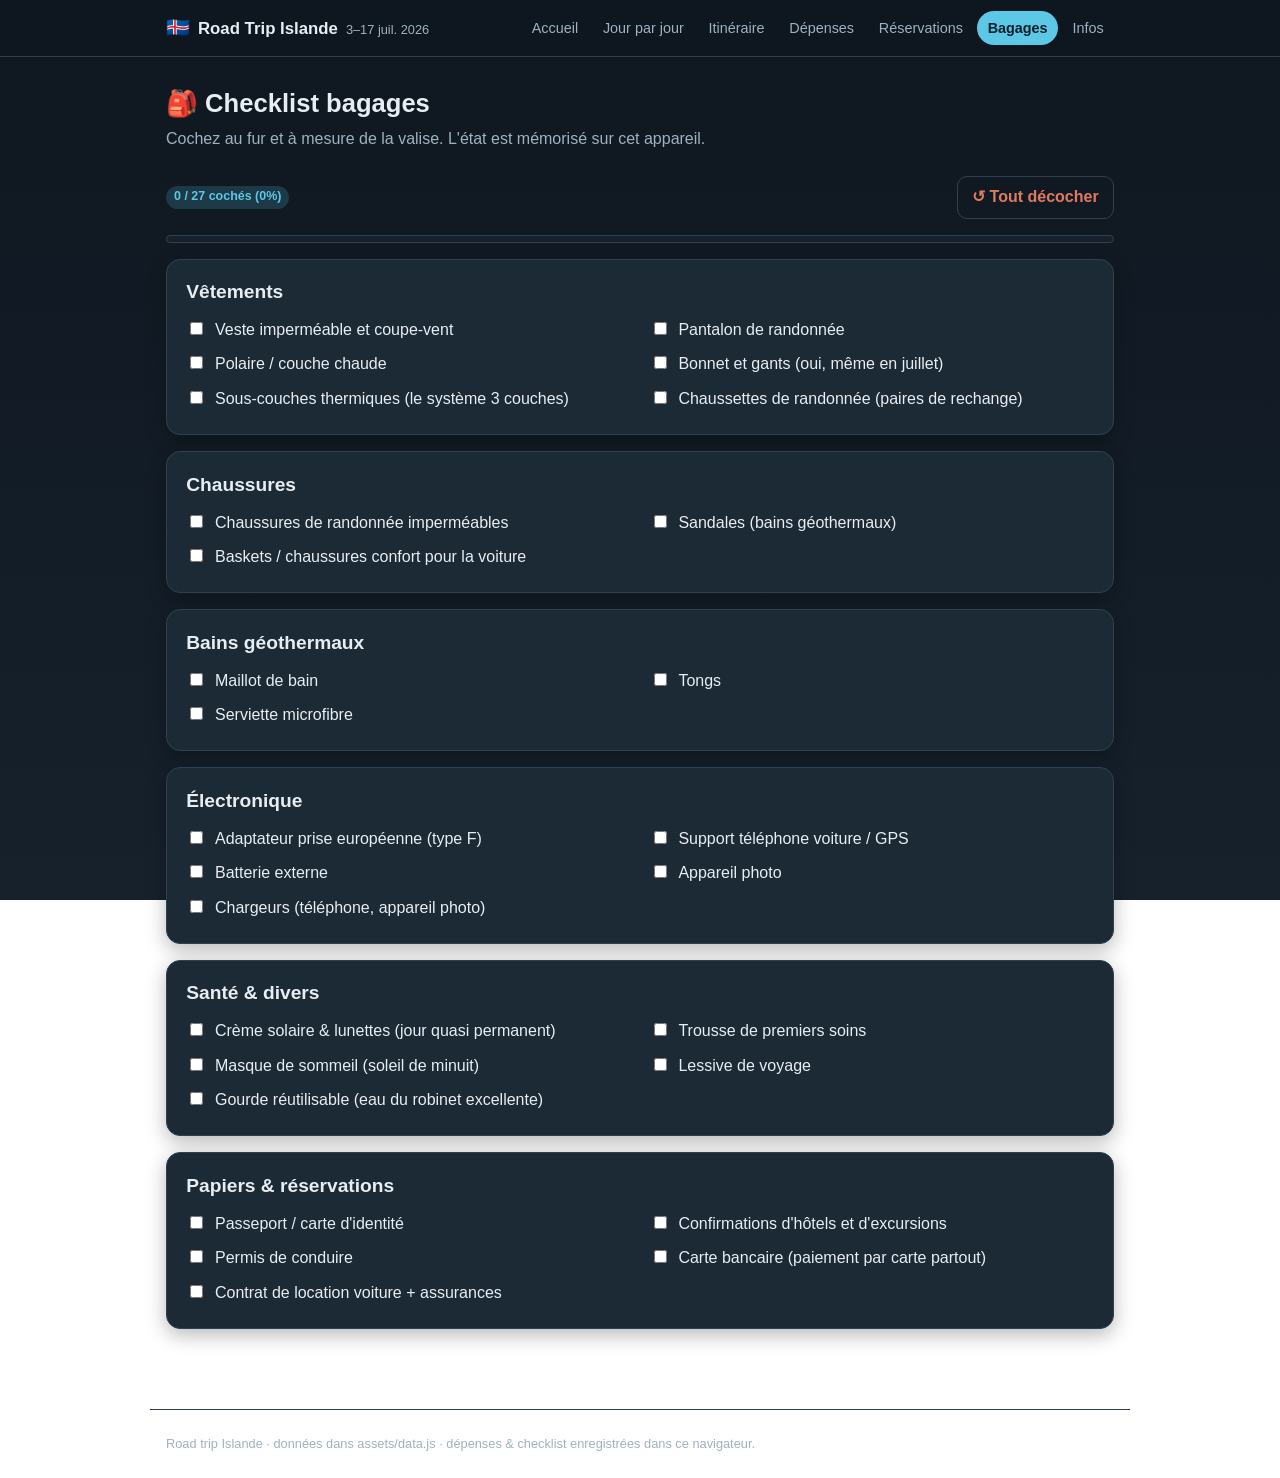
==== bagages.html @ 3b5ada96 "Site de planification du road trip Islande Co-Authored-By: Claude Opus 4.8 (1M context) <noreply@ant" ====
<!DOCTYPE html>
<html lang="fr">
<head>
  <meta charset="UTF-8">
  <meta name="viewport" content="width=device-width, initial-scale=1">
  <title>Bagages — Road Trip Islande</title>
  <link rel="stylesheet" href="assets/style.css">
  <link rel="icon" href="data:image/svg+xml,<svg xmlns='http://www.w3.org/2000/svg' viewBox='0 0 16 16'><text y='14' font-size='14'>🇮🇸</text></svg>">
</head>
<body data-page="bagages">
  <main>
    <h1 class="page-title">🎒 Checklist bagages</h1>
    <p class="page-sub">Cochez au fur et à mesure de la valise. L'état est mémorisé sur cet appareil.</p>

    <div class="toolbar">
      <span class="status resa" id="bag-count">…</span>
      <span class="spacer"></span>
      <button class="btn ghost danger" id="bag-reset">↺ Tout décocher</button>
    </div>
    <div class="progress"><span id="bag-bar"></span></div>

    <div id="bagages"></div>
  </main>
  <script src="assets/data.js"></script>
  <script src="assets/app.js"></script>
</body>
</html>
---- assets/style.css ----
/* ===========================================================
   style.css — styles partagés (mobile-first, 100% hors-ligne)
   Palette : bleus glacier / gris basalte / accent vert mousse
   =========================================================== */

:root {
  --bg:        #0f1720;   /* basalte profond */
  --bg-2:      #16212c;
  --card:      #1c2a36;
  --card-2:    #23323f;
  --border:    #2f4150;
  --text:      #e7eef3;
  --muted:     #9fb2bf;
  --glacier:   #5cc8e6;   /* bleu glacier */
  --glacier-2: #2a9bc0;
  --moss:      #7bc47f;   /* vert mousse (accent) */
  --moss-2:    #4ea857;
  --gold:      #e6b94f;
  --danger:    #e07a5f;
  --radius:    14px;
  --shadow:    0 6px 20px rgba(0,0,0,.28);
  --maxw:      980px;
}

* { box-sizing: border-box; }

html { scroll-behavior: smooth; }

body {
  margin: 0;
  font-family: -apple-system, BlinkMacSystemFont, "Segoe UI", Roboto, Helvetica, Arial, sans-serif;
  background: linear-gradient(180deg, var(--bg), var(--bg-2)) fixed;
  color: var(--text);
  line-height: 1.55;
  -webkit-font-smoothing: antialiased;
}

a { color: var(--glacier); }

/* ---------- En-tête + navigation ---------- */
.site-header {
  position: sticky; top: 0; z-index: 20;
  background: rgba(15,23,32,.92);
  backdrop-filter: blur(8px);
  border-bottom: 1px solid var(--border);
}
.site-header .inner {
  max-width: var(--maxw); margin: 0 auto; padding: .7rem 1rem;
  display: flex; align-items: center; gap: 1rem; flex-wrap: wrap;
}
.brand {
  display: flex; align-items: baseline; gap: .5rem;
  font-weight: 700; font-size: 1.05rem; text-decoration: none; color: var(--text);
}
.brand .flag { font-size: 1.2rem; }
.brand small { color: var(--muted); font-weight: 500; font-size: .8rem; }

nav.tabs {
  display: flex; gap: .25rem; flex-wrap: wrap; margin-left: auto;
}
nav.tabs a {
  color: var(--muted); text-decoration: none;
  padding: .35rem .65rem; border-radius: 999px; font-size: .9rem;
  white-space: nowrap; transition: background .15s, color .15s;
}
nav.tabs a:hover { color: var(--text); background: var(--card); }
nav.tabs a.active { color: #062029; background: var(--glacier); font-weight: 600; }

/* ---------- Layout ---------- */
main { max-width: var(--maxw); margin: 0 auto; padding: 1.5rem 1rem 4rem; }
.page-title { font-size: 1.6rem; margin: .2rem 0 .2rem; }
.page-sub { color: var(--muted); margin: 0 0 1.5rem; }

.card {
  background: var(--card); border: 1px solid var(--border);
  border-radius: var(--radius); padding: 1.1rem 1.2rem;
  box-shadow: var(--shadow); margin-bottom: 1rem;
}
.card h2 { margin: 0 0 .4rem; font-size: 1.2rem; }

/* ---------- Accueil ---------- */
.hero {
  background: linear-gradient(135deg, var(--glacier-2), #163b4a 60%, var(--bg));
  border: 1px solid var(--border); border-radius: var(--radius);
  padding: 1.6rem; box-shadow: var(--shadow); margin-bottom: 1.4rem;
}
.hero h1 { margin: 0 0 .3rem; font-size: 1.9rem; }
.hero p { margin: .2rem 0; color: #e9f6fb; }
.countdown { font-size: 1.05rem; margin-top: .8rem; }
.countdown b { color: var(--gold); font-size: 1.3rem; }

.tiles { display: grid; grid-template-columns: repeat(auto-fill, minmax(150px,1fr)); gap: .8rem; }
.tile {
  display: block; text-decoration: none; color: var(--text);
  background: var(--card); border: 1px solid var(--border); border-radius: var(--radius);
  padding: 1rem; transition: transform .12s, border-color .12s; box-shadow: var(--shadow);
}
.tile:hover { transform: translateY(-3px); border-color: var(--glacier); }
.tile .ico { font-size: 1.6rem; display: block; margin-bottom: .35rem; }
.tile .t { font-weight: 600; }
.tile .d { color: var(--muted); font-size: .85rem; }

.facts { display: grid; grid-template-columns: repeat(auto-fit, minmax(140px,1fr)); gap: .8rem; margin: 1rem 0; }
.fact { background: var(--card-2); border: 1px solid var(--border); border-radius: var(--radius); padding: .8rem 1rem; }
.fact .k { color: var(--muted); font-size: .8rem; }
.fact .v { font-weight: 700; font-size: 1.05rem; }

/* ---------- Jour par jour ---------- */
.day {
  background: var(--card); border: 1px solid var(--border); border-radius: var(--radius);
  box-shadow: var(--shadow); margin-bottom: 1.1rem; overflow: hidden; scroll-margin-top: 80px;
}
.day-head {
  display: flex; align-items: center; gap: .8rem; flex-wrap: wrap;
  padding: .9rem 1.1rem; background: var(--card-2); border-bottom: 1px solid var(--border);
}
.day-date {
  background: var(--glacier); color: #062029; font-weight: 700;
  border-radius: 10px; padding: .35rem .6rem; text-align: center; min-width: 64px; line-height: 1.1;
}
.day-date .d { font-size: 1.2rem; }
.day-date .m { font-size: .7rem; text-transform: uppercase; }
.day-titles { flex: 1 1 auto; min-width: 0; }
.day-titles h2 { margin: 0; font-size: 1.15rem; }
.day-titles .meta { color: var(--muted); font-size: .85rem; }
.day-tag { font-size: .75rem; color: var(--muted); border: 1px solid var(--border); border-radius: 999px; padding: .15rem .55rem; }

.day-body { padding: .6rem 1.1rem 1rem; }
.route-line { color: var(--moss); font-size: .9rem; margin: .3rem 0 .2rem; }
.route-line .km { color: var(--muted); }
.day-note { color: var(--muted); font-style: italic; font-size: .88rem; margin: .2rem 0 .6rem; }
.sleep { font-size: .85rem; color: var(--muted); }
.sleep b { color: var(--text); }

.acts { list-style: none; margin: .6rem 0 0; padding: 0; display: grid; gap: .55rem; }
.act { display: flex; gap: .6rem; align-items: flex-start; background: var(--card-2); border: 1px solid var(--border); border-radius: 10px; padding: .55rem .7rem; }
.act .em { font-size: 1.25rem; line-height: 1.4; }
.act .body { flex: 1 1 auto; min-width: 0; }
.act .name { font-weight: 600; }
.act .pill { font-size: .68rem; color: var(--muted); border: 1px solid var(--border); border-radius: 999px; padding: .05rem .45rem; margin-left: .4rem; white-space: nowrap; }
.act .desc { color: var(--muted); font-size: .87rem; margin-top: .15rem; }
.maps-btn {
  display: inline-flex; align-items: center; gap: .3rem; margin-top: .35rem;
  font-size: .8rem; text-decoration: none; color: var(--glacier);
  border: 1px solid var(--border); border-radius: 8px; padding: .2rem .5rem;
}
.maps-btn:hover { border-color: var(--glacier); }

/* ---------- Tableaux (itinéraire, dépenses, réservations) ---------- */
.table-wrap { overflow-x: auto; -webkit-overflow-scrolling: touch; }
table { width: 100%; border-collapse: collapse; font-size: .92rem; }
th, td { text-align: left; padding: .55rem .6rem; border-bottom: 1px solid var(--border); vertical-align: top; }
thead th { color: var(--muted); font-weight: 600; font-size: .8rem; text-transform: uppercase; letter-spacing: .03em; }
tbody tr:hover { background: var(--card-2); }
tfoot td { font-weight: 700; border-top: 2px solid var(--border); }
td.num, th.num { text-align: right; white-space: nowrap; }

/* champs éditables dans les tableaux */
input, select, textarea {
  font: inherit; color: var(--text); background: var(--bg-2);
  border: 1px solid var(--border); border-radius: 8px; padding: .35rem .5rem; width: 100%;
}
input:focus, select:focus, textarea:focus { outline: 2px solid var(--glacier); border-color: var(--glacier); }
select option { color: #000; }

.btn {
  display: inline-flex; align-items: center; gap: .4rem; cursor: pointer;
  font: inherit; font-weight: 600; border: 1px solid var(--border);
  background: var(--card-2); color: var(--text); border-radius: 10px; padding: .5rem .9rem;
  text-decoration: none;
}
.btn:hover { border-color: var(--glacier); }
.btn.primary { background: var(--glacier); color: #062029; border-color: var(--glacier); }
.btn.moss { background: var(--moss); color: #06210b; border-color: var(--moss); }
.btn.ghost { background: transparent; }
.btn.danger { color: var(--danger); }
.btn.sm { padding: .25rem .5rem; font-size: .8rem; }
.toolbar { display: flex; gap: .6rem; flex-wrap: wrap; margin-bottom: 1rem; align-items: center; }
.toolbar .spacer { flex: 1 1 auto; }

.icon-del { background: transparent; border: none; color: var(--danger); cursor: pointer; font-size: 1.1rem; padding: 0 .3rem; }

/* statuts réservations */
.status { display: inline-block; padding: .12rem .5rem; border-radius: 999px; font-size: .78rem; font-weight: 600; }
.status.todo  { background: rgba(224,122,95,.18);  color: #f0a48f; }
.status.resa  { background: rgba(92,200,230,.18);  color: var(--glacier); }
.status.paye  { background: rgba(123,196,127,.18); color: var(--moss); }

/* totaux dépenses */
.totaux { display: grid; grid-template-columns: repeat(auto-fit, minmax(150px,1fr)); gap: .7rem; margin-top: 1rem; }
.tot-card { background: var(--card-2); border: 1px solid var(--border); border-radius: var(--radius); padding: .8rem 1rem; }
.tot-card .k { color: var(--muted); font-size: .8rem; }
.tot-card .v { font-weight: 700; font-size: 1.15rem; }
.grand-total { background: linear-gradient(135deg, var(--glacier-2), #163b4a); color: #fff; }
.grand-total .v { color: var(--gold); font-size: 1.5rem; }

/* checklist bagages */
.check-cat { columns: 2; column-gap: 1.2rem; }
.check-item { break-inside: avoid; display: flex; gap: .55rem; align-items: flex-start; padding: .3rem 0; }
.check-item input { width: auto; margin-top: .25rem; }
.check-item.done label { text-decoration: line-through; color: var(--muted); }
.progress { height: 8px; background: var(--bg-2); border: 1px solid var(--border); border-radius: 999px; overflow: hidden; margin: .4rem 0 1rem; }
.progress > span { display: block; height: 100%; background: var(--moss); width: 0; transition: width .3s; }

/* infos pratiques */
.info-grid { display: grid; gap: 1rem; }
.info-grid ul { margin: .4rem 0 0; padding-left: 1.2rem; }
.info-grid li { margin: .25rem 0; }
.callout { border-left: 3px solid var(--gold); background: var(--card-2); padding: .6rem .9rem; border-radius: 0 10px 10px 0; }
.emergency { border-left-color: var(--danger); }

.muted { color: var(--muted); }
.region-chips { display: flex; flex-wrap: wrap; gap: .4rem; margin: .6rem 0; }
.chip { background: var(--card-2); border: 1px solid var(--border); border-radius: 999px; padding: .2rem .6rem; font-size: .82rem; color: var(--muted); }

footer.site-footer { max-width: var(--maxw); margin: 0 auto; padding: 1.5rem 1rem; color: var(--muted); font-size: .8rem; border-top: 1px solid var(--border); }

/* ---------- Mobile ---------- */
@media (max-width: 620px) {
  .check-cat { columns: 1; }
  nav.tabs { width: 100%; margin-left: 0; overflow-x: auto; }
  .hero h1 { font-size: 1.5rem; }
  .page-title { font-size: 1.35rem; }
}
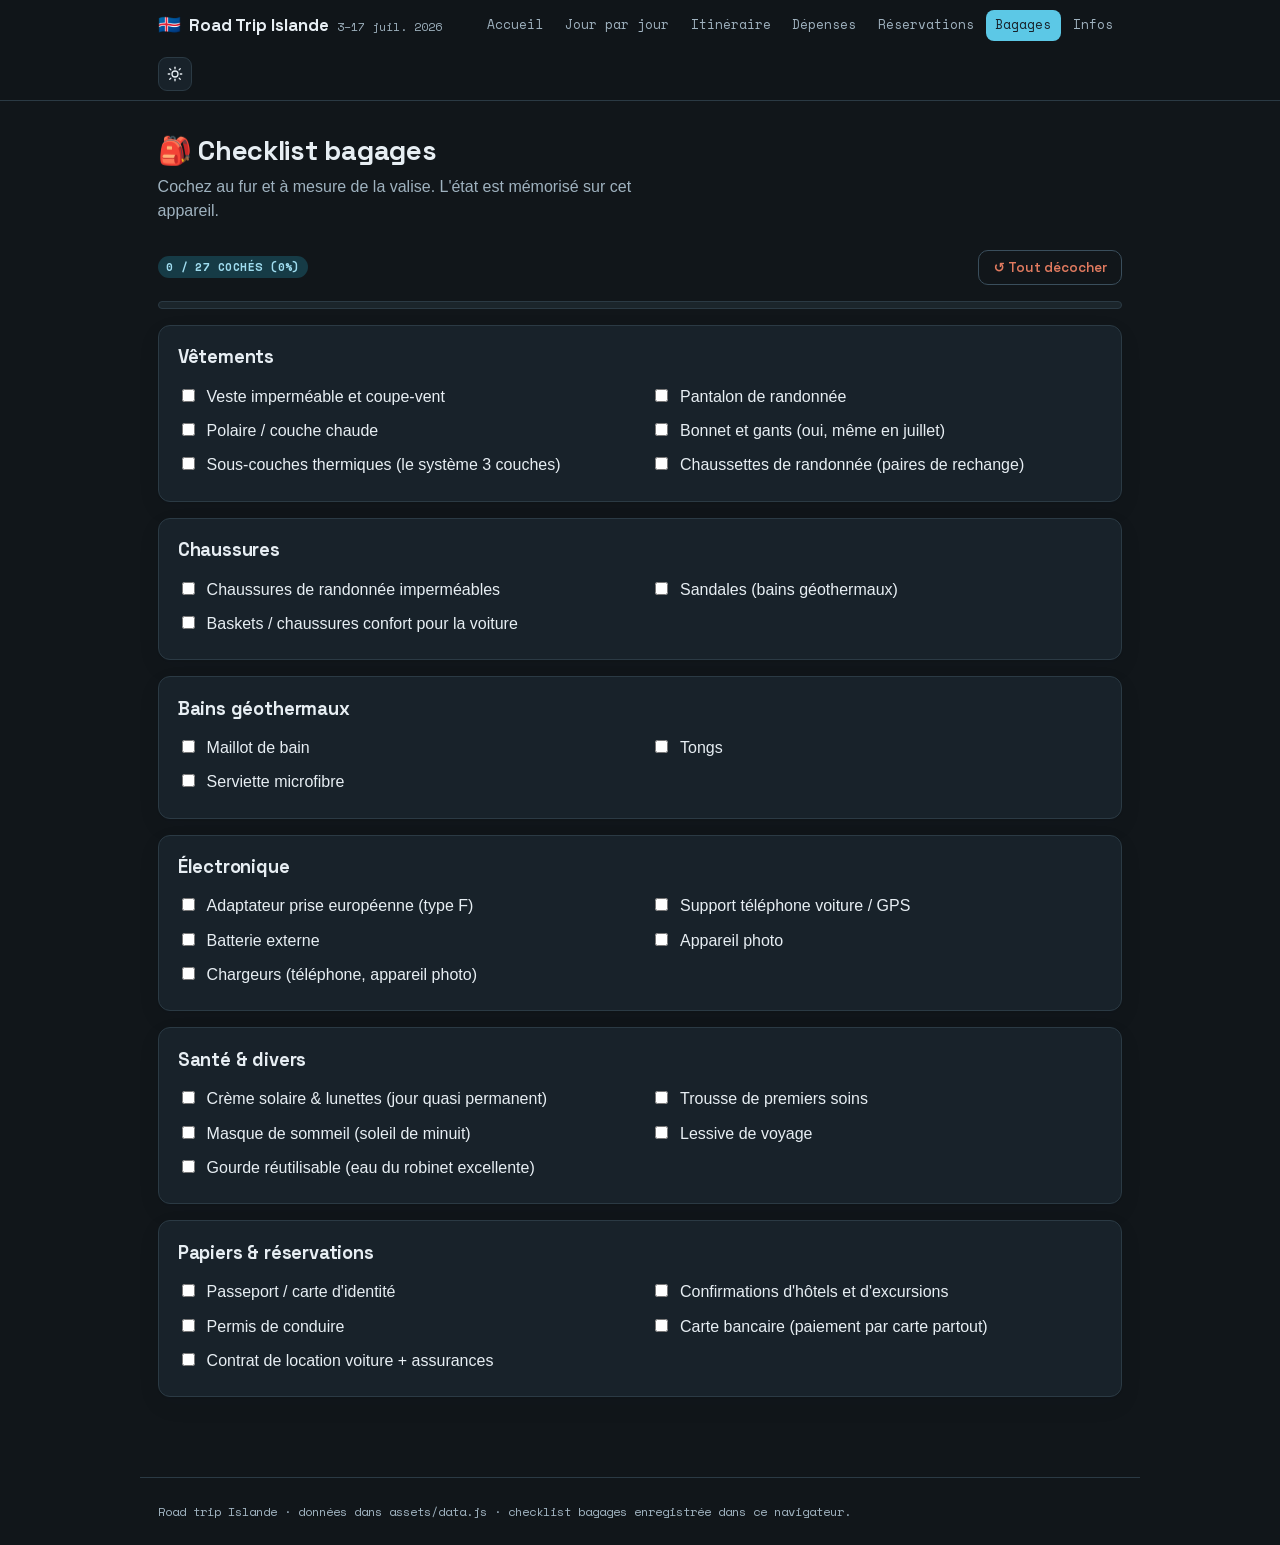
==== commit 3a7cdf36: "Thème sombre par défaut (data-theme=dark sur les pages), bascule clair conservée Co-Authored-By: Cla" ====
--- a/bagages.html
+++ b/bagages.html
@@ -1,5 +1,5 @@
 <!DOCTYPE html>
-<html lang="fr">
+<html lang="fr" data-theme="dark">
 <head>
   <meta charset="UTF-8">
   <meta name="viewport" content="width=device-width, initial-scale=1">
--- a/assets/style.css
+++ b/assets/style.css
@@ -1,224 +1,397 @@
 /* ===========================================================
-   style.css — styles partagés (mobile-first, 100% hors-ligne)
-   Palette : bleus glacier / gris basalte / accent vert mousse
+   style.css — Thème « Atlas Íslands » (clair, cartographique)
+   Polices auto-hébergées (offline). Palette : matériaux d'Islande.
    =========================================================== */
 
+@font-face {
+  font-family: "Space Grotesk";
+  src: url("fonts/space-grotesk.woff2") format("woff2");
+  font-weight: 300 700; font-style: normal; font-display: swap;
+}
+@font-face {
+  font-family: "Space Mono";
+  src: url("fonts/space-mono-400.woff2") format("woff2");
+  font-weight: 400; font-style: normal; font-display: swap;
+}
+@font-face {
+  font-family: "Space Mono";
+  src: url("fonts/space-mono-700.woff2") format("woff2");
+  font-weight: 700; font-style: normal; font-display: swap;
+}
+
 :root {
-  --bg:        #0f1720;   /* basalte profond */
-  --bg-2:      #16212c;
-  --card:      #1c2a36;
-  --card-2:    #23323f;
-  --border:    #2f4150;
-  --text:      #e7eef3;
-  --muted:     #9fb2bf;
-  --glacier:   #5cc8e6;   /* bleu glacier */
-  --glacier-2: #2a9bc0;
-  --moss:      #7bc47f;   /* vert mousse (accent) */
-  --moss-2:    #4ea857;
-  --gold:      #e6b94f;
-  --danger:    #e07a5f;
-  --radius:    14px;
-  --shadow:    0 6px 20px rgba(0,0,0,.28);
-  --maxw:      980px;
-}
+  /* Matériaux d'Islande */
+  --ice:      #eef1f0;   /* glace / papier (fond) */
+  --ice-2:    #e3e8e7;   /* panneau subtil */
+  --paper:    #f8faf9;   /* carte */
+  --ink:      #16191c;   /* basalte (encre) */
+  --muted:    #5b6a71;   /* gris basalte délavé */
+  --line:     #d2dbd9;   /* trait fin */
+  --line-2:   #c2cdcb;
+  --glacier:  #2f6e84;   /* bleu glaciaire (eau, tracé, primaire) */
+  --glacier-d:#22566a;
+  --moss:     #5e7444;   /* mousse (nature) */
+  --sulfur:   #e0922b;   /* soufre (accent, étape, aujourd'hui) */
+  --sulfur-s: #f4e3cb;   /* soufre très clair (fonds) */
+  --lava:     #b8432a;   /* lave (alertes rares) */
+
+  --font-display: "Space Grotesk", system-ui, sans-serif;
+  --font-body: -apple-system, BlinkMacSystemFont, "Segoe UI", Roboto, Helvetica, Arial, sans-serif;
+  --font-mono: "Space Mono", ui-monospace, "SFMono-Regular", Menlo, monospace;
+
+  --header-bg: rgba(238, 241, 240, .88);
+  --today-grad: linear-gradient(180deg, #ffffff, var(--paper));
+  --radius: 12px;
+  --radius-lg: 18px;
+  --shadow: 0 1px 2px rgba(22,25,28,.05), 0 8px 24px rgba(22,25,28,.06);
+  --maxw: 1000px;
+}
+
+/* ---------- Thème sombre (basalte) ---------- */
+html[data-theme="dark"] {
+  --ice:      #11161a;
+  --ice-2:    #1b252b;
+  --paper:    #18222a;
+  --ink:      #e7eef3;
+  --muted:    #9fb2bf;
+  --line:     #2b3a44;
+  --line-2:   #3a4e5c;
+  --glacier:  #5cc8e6;
+  --glacier-d:#8bd9ef;
+  --moss:     #88c98c;
+  --sulfur:   #ecb04a;
+  --sulfur-s: #3a2f18;
+  --lava:     #e07a5f;
+  --header-bg: rgba(17, 22, 26, .9);
+  --today-grad: linear-gradient(180deg, #20303a, var(--paper));
+}
+html[data-theme="dark"] input,
+html[data-theme="dark"] select,
+html[data-theme="dark"] textarea { background: #0f1519; }
+html[data-theme="dark"] .status.todo { background: #3a2f18; color: #f0c682; }
+html[data-theme="dark"] .status.resa { background: #163b46; color: #9fdcef; }
+html[data-theme="dark"] .status.paye { background: #1f3a23; color: #a6d8aa; }
+html[data-theme="dark"] .callout.emergency { background: #3a201a; }
 
 * { box-sizing: border-box; }
-
 html { scroll-behavior: smooth; }
 
 body {
   margin: 0;
-  font-family: -apple-system, BlinkMacSystemFont, "Segoe UI", Roboto, Helvetica, Arial, sans-serif;
-  background: linear-gradient(180deg, var(--bg), var(--bg-2)) fixed;
-  color: var(--text);
+  font-family: var(--font-body);
+  background: var(--ice);
+  color: var(--ink);
   line-height: 1.55;
   -webkit-font-smoothing: antialiased;
 }
 
+h1, h2, h3, .display { font-family: var(--font-display); letter-spacing: -0.01em; }
+
 a { color: var(--glacier); }
+
+/* mono utilitaire (dates, km, coordonnées, labels) */
+.mono, .eyebrow {
+  font-family: var(--font-mono);
+  font-variant-numeric: tabular-nums;
+}
+.eyebrow {
+  text-transform: uppercase;
+  letter-spacing: .14em;
+  font-size: .72rem;
+  color: var(--muted);
+}
 
 /* ---------- En-tête + navigation ---------- */
 .site-header {
-  position: sticky; top: 0; z-index: 20;
-  background: rgba(15,23,32,.92);
-  backdrop-filter: blur(8px);
-  border-bottom: 1px solid var(--border);
+  position: sticky; top: 0; z-index: 30;
+  background: var(--header-bg);
+  backdrop-filter: blur(10px);
+  border-bottom: 1px solid var(--line);
 }
 .site-header .inner {
-  max-width: var(--maxw); margin: 0 auto; padding: .7rem 1rem;
+  max-width: var(--maxw); margin: 0 auto; padding: .6rem 1.1rem;
   display: flex; align-items: center; gap: 1rem; flex-wrap: wrap;
 }
 .brand {
   display: flex; align-items: baseline; gap: .5rem;
-  font-weight: 700; font-size: 1.05rem; text-decoration: none; color: var(--text);
-}
-.brand .flag { font-size: 1.2rem; }
-.brand small { color: var(--muted); font-weight: 500; font-size: .8rem; }
-
-nav.tabs {
-  display: flex; gap: .25rem; flex-wrap: wrap; margin-left: auto;
-}
+  font-family: var(--font-display); font-weight: 700; font-size: 1.05rem;
+  text-decoration: none; color: var(--ink);
+}
+.brand .flag { font-size: 1.15rem; }
+.brand small { color: var(--muted); font-weight: 400; font-size: .72rem; font-family: var(--font-mono); }
+
+nav.tabs { display: flex; gap: .15rem; flex-wrap: wrap; margin-left: auto; }
 nav.tabs a {
   color: var(--muted); text-decoration: none;
-  padding: .35rem .65rem; border-radius: 999px; font-size: .9rem;
+  font-family: var(--font-mono); font-size: .8rem;
+  padding: .35rem .6rem; border-radius: 8px;
   white-space: nowrap; transition: background .15s, color .15s;
 }
-nav.tabs a:hover { color: var(--text); background: var(--card); }
-nav.tabs a.active { color: #062029; background: var(--glacier); font-weight: 600; }
+nav.tabs a:hover { color: var(--ink); background: var(--ice-2); }
+nav.tabs a.active { color: var(--paper); background: var(--glacier); }
 
 /* ---------- Layout ---------- */
-main { max-width: var(--maxw); margin: 0 auto; padding: 1.5rem 1rem 4rem; }
-.page-title { font-size: 1.6rem; margin: .2rem 0 .2rem; }
-.page-sub { color: var(--muted); margin: 0 0 1.5rem; }
+main { max-width: var(--maxw); margin: 0 auto; padding: 1.6rem 1.1rem 4rem; }
+.page-title { font-size: 1.7rem; margin: .2rem 0 .15rem; }
+.page-sub { color: var(--muted); margin: 0 0 1.6rem; max-width: 60ch; }
 
 .card {
-  background: var(--card); border: 1px solid var(--border);
+  background: var(--paper); border: 1px solid var(--line);
   border-radius: var(--radius); padding: 1.1rem 1.2rem;
   box-shadow: var(--shadow); margin-bottom: 1rem;
 }
-.card h2 { margin: 0 0 .4rem; font-size: 1.2rem; }
-
-/* ---------- Accueil ---------- */
+.card h2 { margin: 0 0 .5rem; font-size: 1.15rem; }
+
+/* ---------- Carte SVG (Atlas) ---------- */
+.carte { width: 100%; height: auto; display: block; }
+.carte .sil {
+  fill: var(--ice-2); stroke: var(--line-2); stroke-width: 1.5;
+}
+.carte .grid { stroke: var(--line); stroke-width: .6; opacity: .5; }
+.carte .route {
+  fill: none; stroke: var(--glacier); stroke-width: 3;
+  stroke-linecap: round; stroke-linejoin: round;
+  stroke-dasharray: var(--len, 4000); stroke-dashoffset: var(--len, 4000);
+  animation: draw 2.2s ease-out .2s forwards;
+}
+@keyframes draw { to { stroke-dashoffset: 0; } }
+.carte .stop { fill: var(--paper); stroke: var(--glacier); stroke-width: 2.5; }
+.carte .stop.air { stroke: var(--muted); }
+.carte .stop-n { font-family: var(--font-mono); font-size: 15px; font-weight: 700; fill: var(--glacier-d); text-anchor: middle; dominant-baseline: central; }
+.carte .stop-l { font-family: var(--font-mono); font-size: 14px; fill: var(--muted); }
+.carte .stop.here { fill: var(--sulfur); stroke: var(--sulfur); }
+.carte .stop.here ~ .stop-n { fill: #fff; }
+.carte .pulse { fill: var(--sulfur); opacity: .25; }
+
+/* mini-locator (carte-jour) */
+.loc { width: 88px; height: 56px; flex: 0 0 auto; }
+.loc .sil { fill: var(--ice-2); stroke: var(--line-2); stroke-width: 2; }
+.loc .here { fill: var(--sulfur); stroke: var(--sulfur); }
+.loc .route { fill: none; stroke: var(--line-2); stroke-width: 2; stroke-linejoin: round; stroke-linecap: round; }
+
+/* ---------- Hero (accueil) ---------- */
 .hero {
-  background: linear-gradient(135deg, var(--glacier-2), #163b4a 60%, var(--bg));
-  border: 1px solid var(--border); border-radius: var(--radius);
-  padding: 1.6rem; box-shadow: var(--shadow); margin-bottom: 1.4rem;
-}
-.hero h1 { margin: 0 0 .3rem; font-size: 1.9rem; }
-.hero p { margin: .2rem 0; color: #e9f6fb; }
-.countdown { font-size: 1.05rem; margin-top: .8rem; }
-.countdown b { color: var(--gold); font-size: 1.3rem; }
-
+  display: grid; grid-template-columns: 1.05fr .95fr; gap: 1.5rem; align-items: center;
+  background: var(--paper); border: 1px solid var(--line);
+  border-radius: var(--radius-lg); padding: 1.6rem 1.7rem; box-shadow: var(--shadow);
+  margin-bottom: 1.3rem;
+}
+.hero-h1 { font-size: clamp(1.9rem, 4.5vw, 2.9rem); line-height: 1.02; margin: .4rem 0 .5rem; }
+.hero-h1 em { font-style: normal; color: var(--glacier); }
+.hero-meta { display: flex; gap: 1.2rem; flex-wrap: wrap; margin: .9rem 0 .2rem; }
+.hero-meta .m { display: flex; flex-direction: column; }
+.hero-meta .m .v { font-family: var(--font-display); font-weight: 700; font-size: 1.25rem; }
+.hero-meta .m .k { font-family: var(--font-mono); font-size: .68rem; text-transform: uppercase; letter-spacing: .1em; color: var(--muted); }
+.hero-map { position: relative; }
+.map-legend { display: grid; grid-template-columns: 1fr 1fr; gap: .15rem .8rem; margin-top: .6rem; }
+.map-legend .leg-item { font-family: var(--font-mono); font-size: .72rem; color: var(--muted); }
+.map-legend .leg-item b { color: var(--glacier); display: inline-block; width: 1.1em; }
+
+/* ---------- Aujourd'hui / prochaine étape ---------- */
+.today {
+  border: 1px solid var(--glacier); border-left: 5px solid var(--sulfur);
+  background: var(--today-grad);
+  border-radius: var(--radius); padding: 1rem 1.2rem; box-shadow: var(--shadow); margin-bottom: 1.3rem;
+}
+.today .lead { display: flex; align-items: center; gap: .6rem; flex-wrap: wrap; }
+.today .badge {
+  font-family: var(--font-mono); font-size: .72rem; text-transform: uppercase; letter-spacing: .1em;
+  background: var(--sulfur); color: #3a2400; padding: .2rem .55rem; border-radius: 999px; font-weight: 700;
+}
+.today h2 { margin: .5rem 0 .2rem; font-size: 1.4rem; }
+.today .day-route { color: var(--moss); font-family: var(--font-mono); font-size: .85rem; }
+.today .acts-mini { display: flex; flex-wrap: wrap; gap: .4rem; margin-top: .7rem; }
+.today .acts-mini span { font-size: .82rem; background: var(--ice-2); border: 1px solid var(--line); border-radius: 999px; padding: .2rem .6rem; }
+.today .next { margin-top: .7rem; font-size: .85rem; color: var(--muted); }
+
+/* ---------- Faits clés ---------- */
+.facts { display: grid; grid-template-columns: repeat(auto-fit, minmax(120px,1fr)); gap: .7rem; margin: 1rem 0; }
+.fact { background: var(--paper); border: 1px solid var(--line); border-radius: var(--radius); padding: .7rem .9rem; }
+.fact .k { font-family: var(--font-mono); color: var(--muted); font-size: .68rem; text-transform: uppercase; letter-spacing: .08em; }
+.fact .v { font-family: var(--font-display); font-weight: 700; font-size: 1.1rem; }
+
+/* ---------- Tuiles ---------- */
 .tiles { display: grid; grid-template-columns: repeat(auto-fill, minmax(150px,1fr)); gap: .8rem; }
 .tile {
-  display: block; text-decoration: none; color: var(--text);
-  background: var(--card); border: 1px solid var(--border); border-radius: var(--radius);
-  padding: 1rem; transition: transform .12s, border-color .12s; box-shadow: var(--shadow);
-}
-.tile:hover { transform: translateY(-3px); border-color: var(--glacier); }
-.tile .ico { font-size: 1.6rem; display: block; margin-bottom: .35rem; }
-.tile .t { font-weight: 600; }
-.tile .d { color: var(--muted); font-size: .85rem; }
-
-.facts { display: grid; grid-template-columns: repeat(auto-fit, minmax(140px,1fr)); gap: .8rem; margin: 1rem 0; }
-.fact { background: var(--card-2); border: 1px solid var(--border); border-radius: var(--radius); padding: .8rem 1rem; }
-.fact .k { color: var(--muted); font-size: .8rem; }
-.fact .v { font-weight: 700; font-size: 1.05rem; }
-
-/* ---------- Jour par jour ---------- */
+  display: block; text-decoration: none; color: var(--ink);
+  background: var(--paper); border: 1px solid var(--line); border-radius: var(--radius);
+  padding: 1rem; transition: transform .12s, border-color .12s, box-shadow .12s;
+}
+.tile:hover { transform: translateY(-3px); border-color: var(--glacier); box-shadow: var(--shadow); }
+.tile .ico { display: block; margin-bottom: .45rem; color: var(--glacier); }
+.tile .t { display: block; font-family: var(--font-display); font-weight: 600; margin-bottom: .15rem; }
+.tile .d { display: block; color: var(--muted); font-size: .84rem; line-height: 1.35; }
+
+/* ---------- Jour par jour : épine de route ---------- */
+.route-spine { position: relative; margin-left: 8px; }
+.route-spine::before {
+  content: ""; position: absolute; left: 13px; top: 14px; bottom: 14px;
+  width: 2px; background: repeating-linear-gradient(var(--line-2) 0 8px, transparent 8px 14px);
+}
 .day {
-  background: var(--card); border: 1px solid var(--border); border-radius: var(--radius);
-  box-shadow: var(--shadow); margin-bottom: 1.1rem; overflow: hidden; scroll-margin-top: 80px;
-}
-.day-head {
-  display: flex; align-items: center; gap: .8rem; flex-wrap: wrap;
-  padding: .9rem 1.1rem; background: var(--card-2); border-bottom: 1px solid var(--border);
-}
+  position: relative; margin-left: 40px;
+  background: var(--paper); border: 1px solid var(--line); border-radius: var(--radius);
+  box-shadow: var(--shadow); margin-bottom: 0; overflow: hidden; scroll-margin-top: 80px;
+}
+.day::before {
+  content: ""; position: absolute; left: -33px; top: 22px;
+  width: 14px; height: 14px; border-radius: 50%;
+  background: var(--paper); border: 3px solid var(--glacier); z-index: 1;
+}
+.day.is-today::before { background: var(--sulfur); border-color: var(--sulfur); box-shadow: 0 0 0 4px var(--sulfur-s); }
+.leg {
+  margin-left: 40px; padding: .35rem 0 .35rem 14px; position: relative;
+  font-family: var(--font-mono); font-size: .72rem; color: var(--muted);
+}
+.leg::before { content: "↓"; margin-right: .5rem; color: var(--glacier); }
+
+.day-head { display: flex; align-items: center; gap: .8rem; flex-wrap: wrap; padding: .85rem 1.1rem; border-bottom: 1px solid var(--line); }
 .day-date {
-  background: var(--glacier); color: #062029; font-weight: 700;
-  border-radius: 10px; padding: .35rem .6rem; text-align: center; min-width: 64px; line-height: 1.1;
-}
-.day-date .d { font-size: 1.2rem; }
-.day-date .m { font-size: .7rem; text-transform: uppercase; }
-.day-titles { flex: 1 1 auto; min-width: 0; }
-.day-titles h2 { margin: 0; font-size: 1.15rem; }
-.day-titles .meta { color: var(--muted); font-size: .85rem; }
-.day-tag { font-size: .75rem; color: var(--muted); border: 1px solid var(--border); border-radius: 999px; padding: .15rem .55rem; }
-
-.day-body { padding: .6rem 1.1rem 1rem; }
-.route-line { color: var(--moss); font-size: .9rem; margin: .3rem 0 .2rem; }
+  font-family: var(--font-mono); background: var(--glacier); color: var(--paper);
+  border-radius: 9px; padding: .3rem .55rem; text-align: center; min-width: 58px; line-height: 1.05;
+}
+.day.is-today .day-date { background: var(--sulfur); color: #3a2400; }
+.day-date .d { font-size: 1.2rem; font-weight: 700; }
+.day-date .m { font-size: .62rem; text-transform: uppercase; }
+.day-titles { flex: 1 1 200px; min-width: 0; }
+.day-titles h2 { margin: 0; font-size: 1.12rem; }
+.day-titles .meta { color: var(--muted); font-family: var(--font-mono); font-size: .76rem; }
+.day-tag { font-family: var(--font-mono); font-size: .68rem; color: var(--muted); border: 1px solid var(--line); border-radius: 999px; padding: .15rem .55rem; }
+.day-head { cursor: pointer; user-select: none; }
+.day-chevron { color: var(--muted); display: inline-flex; transition: transform .2s; flex: 0 0 auto; }
+.day-head:hover .day-chevron { color: var(--glacier); }
+.day.collapsed .day-chevron { transform: rotate(-90deg); }
+.day.collapsed .day-body { display: none; }
+.day.collapsed .day-head { border-bottom: none; }
+
+.day-body { padding: .7rem 1.1rem 1rem; }
+.route-line { font-family: var(--font-mono); color: var(--moss); font-size: .82rem; margin: .25rem 0 .35rem; display: flex; align-items: center; gap: .5rem; flex-wrap: wrap; }
 .route-line .km { color: var(--muted); }
-.day-note { color: var(--muted); font-style: italic; font-size: .88rem; margin: .2rem 0 .6rem; }
+.day-note { color: var(--muted); font-style: italic; font-size: .88rem; margin: .25rem 0 .6rem; }
 .sleep { font-size: .85rem; color: var(--muted); }
-.sleep b { color: var(--text); }
-
-.acts { list-style: none; margin: .6rem 0 0; padding: 0; display: grid; gap: .55rem; }
-.act { display: flex; gap: .6rem; align-items: flex-start; background: var(--card-2); border: 1px solid var(--border); border-radius: 10px; padding: .55rem .7rem; }
-.act .em { font-size: 1.25rem; line-height: 1.4; }
+.sleep b { color: var(--ink); font-weight: 600; }
+
+.acts { list-style: none; margin: .7rem 0 0; padding: 0; display: grid; gap: .5rem; }
+.act { display: flex; gap: .65rem; align-items: flex-start; background: var(--ice); border: 1px solid var(--line); border-radius: 10px; padding: .55rem .7rem; }
+.act .ic { flex: 0 0 auto; color: var(--glacier); margin-top: 2px; }
 .act .body { flex: 1 1 auto; min-width: 0; }
-.act .name { font-weight: 600; }
-.act .pill { font-size: .68rem; color: var(--muted); border: 1px solid var(--border); border-radius: 999px; padding: .05rem .45rem; margin-left: .4rem; white-space: nowrap; }
+.act .name { font-family: var(--font-display); font-weight: 600; }
+.act .pill { font-family: var(--font-mono); font-size: .64rem; text-transform: uppercase; letter-spacing: .05em; color: var(--muted); border: 1px solid var(--line); border-radius: 999px; padding: .05rem .45rem; margin-left: .45rem; white-space: nowrap; }
 .act .desc { color: var(--muted); font-size: .87rem; margin-top: .15rem; }
+
 .maps-btn {
-  display: inline-flex; align-items: center; gap: .3rem; margin-top: .35rem;
-  font-size: .8rem; text-decoration: none; color: var(--glacier);
-  border: 1px solid var(--border); border-radius: 8px; padding: .2rem .5rem;
+  display: inline-flex; align-items: center; gap: .3rem; margin-top: .4rem;
+  font-family: var(--font-mono); font-size: .76rem; text-decoration: none; color: var(--glacier);
+  border: 1px solid var(--line); border-radius: 8px; padding: .2rem .5rem; transition: border-color .15s;
 }
 .maps-btn:hover { border-color: var(--glacier); }
 
-/* ---------- Tableaux (itinéraire, dépenses, réservations) ---------- */
-.table-wrap { overflow-x: auto; -webkit-overflow-scrolling: touch; }
-table { width: 100%; border-collapse: collapse; font-size: .92rem; }
-th, td { text-align: left; padding: .55rem .6rem; border-bottom: 1px solid var(--border); vertical-align: top; }
-thead th { color: var(--muted); font-weight: 600; font-size: .8rem; text-transform: uppercase; letter-spacing: .03em; }
-tbody tr:hover { background: var(--card-2); }
-tfoot td { font-weight: 700; border-top: 2px solid var(--border); }
-td.num, th.num { text-align: right; white-space: nowrap; }
-
-/* champs éditables dans les tableaux */
+.day-nav { display: flex; flex-wrap: wrap; gap: .35rem; margin-bottom: 1.2rem; }
+
+/* ---------- Tableaux ---------- */
+.table-wrap { overflow-x: auto; -webkit-overflow-scrolling: touch; border: 1px solid var(--line); border-radius: var(--radius); }
+table { width: 100%; border-collapse: collapse; font-size: .92rem; background: var(--paper); }
+th, td { text-align: left; padding: .55rem .65rem; border-bottom: 1px solid var(--line); vertical-align: top; }
+thead th { font-family: var(--font-mono); color: var(--muted); font-weight: 700; font-size: .68rem; text-transform: uppercase; letter-spacing: .06em; background: var(--ice); }
+tbody tr:hover { background: var(--ice); }
+tfoot td { font-family: var(--font-display); font-weight: 700; border-top: 2px solid var(--line-2); }
+td.num, th.num { text-align: right; white-space: nowrap; font-variant-numeric: tabular-nums; }
+
 input, select, textarea {
-  font: inherit; color: var(--text); background: var(--bg-2);
-  border: 1px solid var(--border); border-radius: 8px; padding: .35rem .5rem; width: 100%;
-}
-input:focus, select:focus, textarea:focus { outline: 2px solid var(--glacier); border-color: var(--glacier); }
-select option { color: #000; }
+  font: inherit; color: var(--ink); background: #fff;
+  border: 1px solid var(--line-2); border-radius: 8px; padding: .35rem .5rem; width: 100%;
+}
+input:focus, select:focus, textarea:focus { outline: 2px solid var(--glacier); outline-offset: 1px; border-color: var(--glacier); }
 
 .btn {
   display: inline-flex; align-items: center; gap: .4rem; cursor: pointer;
-  font: inherit; font-weight: 600; border: 1px solid var(--border);
-  background: var(--card-2); color: var(--text); border-radius: 10px; padding: .5rem .9rem;
-  text-decoration: none;
+  font-family: var(--font-display); font-weight: 600; border: 1px solid var(--line-2);
+  background: var(--paper); color: var(--ink); border-radius: 10px; padding: .5rem .9rem; text-decoration: none;
+  transition: border-color .15s, background .15s;
 }
 .btn:hover { border-color: var(--glacier); }
-.btn.primary { background: var(--glacier); color: #062029; border-color: var(--glacier); }
-.btn.moss { background: var(--moss); color: #06210b; border-color: var(--moss); }
+.btn.primary { background: var(--glacier); color: var(--paper); border-color: var(--glacier); }
+.btn.primary:hover { background: var(--glacier-d); }
 .btn.ghost { background: transparent; }
-.btn.danger { color: var(--danger); }
+.btn.danger { color: var(--lava); }
 .btn.sm { padding: .25rem .5rem; font-size: .8rem; }
 .toolbar { display: flex; gap: .6rem; flex-wrap: wrap; margin-bottom: 1rem; align-items: center; }
 .toolbar .spacer { flex: 1 1 auto; }
 
-.icon-del { background: transparent; border: none; color: var(--danger); cursor: pointer; font-size: 1.1rem; padding: 0 .3rem; }
+.icon-del { background: transparent; border: none; color: var(--lava); cursor: pointer; font-size: 1.05rem; padding: 0 .3rem; line-height: 1; width: auto; }
 
 /* statuts réservations */
-.status { display: inline-block; padding: .12rem .5rem; border-radius: 999px; font-size: .78rem; font-weight: 600; }
-.status.todo  { background: rgba(224,122,95,.18);  color: #f0a48f; }
-.status.resa  { background: rgba(92,200,230,.18);  color: var(--glacier); }
-.status.paye  { background: rgba(123,196,127,.18); color: var(--moss); }
-
-/* totaux dépenses */
+.status { display: inline-block; font-family: var(--font-mono); padding: .12rem .5rem; border-radius: 999px; font-size: .72rem; font-weight: 700; text-transform: uppercase; letter-spacing: .04em; }
+.status.todo  { background: var(--sulfur-s); color: #8a5a12; }
+.status.resa  { background: #d7e7ec; color: var(--glacier-d); }
+.status.paye  { background: #dde9d4; color: #3f5a2c; }
+select.status { width: auto; border: 1px solid var(--line-2); }
+
+/* ---------- Totaux & graphe dépenses ---------- */
 .totaux { display: grid; grid-template-columns: repeat(auto-fit, minmax(150px,1fr)); gap: .7rem; margin-top: 1rem; }
-.tot-card { background: var(--card-2); border: 1px solid var(--border); border-radius: var(--radius); padding: .8rem 1rem; }
-.tot-card .k { color: var(--muted); font-size: .8rem; }
-.tot-card .v { font-weight: 700; font-size: 1.15rem; }
-.grand-total { background: linear-gradient(135deg, var(--glacier-2), #163b4a); color: #fff; }
-.grand-total .v { color: var(--gold); font-size: 1.5rem; }
-
-/* checklist bagages */
-.check-cat { columns: 2; column-gap: 1.2rem; }
+.tot-card { background: var(--paper); border: 1px solid var(--line); border-radius: var(--radius); padding: .75rem 1rem; }
+.tot-card .k { font-family: var(--font-mono); color: var(--muted); font-size: .68rem; text-transform: uppercase; letter-spacing: .06em; }
+.tot-card .v { font-family: var(--font-display); font-weight: 700; font-size: 1.15rem; }
+.grand-total { background: var(--glacier); border-color: var(--glacier); color: var(--paper); }
+.grand-total .k { color: #cfe6ee; }
+.grand-total .v { font-size: 1.5rem; }
+
+.exp-chart { margin-bottom: 1rem; }
+.donut-wrap { display: flex; gap: 1.6rem; align-items: center; flex-wrap: wrap; }
+.donut { flex: 0 0 auto; }
+.donut-c1 { font-family: var(--font-display); font-weight: 700; font-size: 15px; fill: var(--ink); text-anchor: middle; }
+.donut-c2 { font-family: var(--font-mono); font-size: 8px; fill: var(--muted); text-anchor: middle; text-transform: uppercase; letter-spacing: .14em; }
+.donut-legend { display: grid; gap: .45rem; flex: 1 1 240px; min-width: 220px; }
+.dl-row { display: grid; grid-template-columns: 14px 1fr auto 3.4em; gap: .6rem; align-items: center; font-size: .9rem; }
+.dl-row .dot { width: 12px; height: 12px; border-radius: 3px; }
+.dl-cat { color: var(--ink); }
+.dl-amt { font-family: var(--font-mono); font-size: .84rem; }
+.dl-pct { font-family: var(--font-mono); font-size: .84rem; color: var(--muted); text-align: right; }
+.tag-cat { font-family: var(--font-mono); font-size: .7rem; color: var(--muted); border: 1px solid var(--line); border-radius: 999px; padding: .06rem .5rem; white-space: nowrap; }
+
+/* bouton thème clair/sombre */
+.theme-toggle { display: inline-flex; align-items: center; justify-content: center; width: 34px; height: 34px; border: 1px solid var(--line); background: var(--paper); color: var(--ink); border-radius: 9px; cursor: pointer; flex: 0 0 auto; }
+.theme-toggle:hover { border-color: var(--glacier); color: var(--glacier); }
+
+/* ---------- Checklist ---------- */
+.check-cat { columns: 2; column-gap: 1.4rem; }
 .check-item { break-inside: avoid; display: flex; gap: .55rem; align-items: flex-start; padding: .3rem 0; }
-.check-item input { width: auto; margin-top: .25rem; }
+.check-item input { width: auto; margin-top: .25rem; accent-color: var(--moss); }
 .check-item.done label { text-decoration: line-through; color: var(--muted); }
-.progress { height: 8px; background: var(--bg-2); border: 1px solid var(--border); border-radius: 999px; overflow: hidden; margin: .4rem 0 1rem; }
+.progress { height: 8px; background: var(--ice-2); border: 1px solid var(--line); border-radius: 999px; overflow: hidden; margin: .4rem 0 1rem; }
 .progress > span { display: block; height: 100%; background: var(--moss); width: 0; transition: width .3s; }
 
-/* infos pratiques */
+/* ---------- Infos pratiques ---------- */
 .info-grid { display: grid; gap: 1rem; }
 .info-grid ul { margin: .4rem 0 0; padding-left: 1.2rem; }
 .info-grid li { margin: .25rem 0; }
-.callout { border-left: 3px solid var(--gold); background: var(--card-2); padding: .6rem .9rem; border-radius: 0 10px 10px 0; }
-.emergency { border-left-color: var(--danger); }
+.callout { border-left: 3px solid var(--sulfur); background: var(--sulfur-s); padding: .6rem .9rem; border-radius: 0 10px 10px 0; }
+.callout.emergency { border-left-color: var(--lava); background: #f6e0db; }
 
 .muted { color: var(--muted); }
 .region-chips { display: flex; flex-wrap: wrap; gap: .4rem; margin: .6rem 0; }
-.chip { background: var(--card-2); border: 1px solid var(--border); border-radius: 999px; padding: .2rem .6rem; font-size: .82rem; color: var(--muted); }
-
-footer.site-footer { max-width: var(--maxw); margin: 0 auto; padding: 1.5rem 1rem; color: var(--muted); font-size: .8rem; border-top: 1px solid var(--border); }
+.chip { font-family: var(--font-mono); background: var(--paper); border: 1px solid var(--line); border-radius: 999px; padding: .2rem .6rem; font-size: .76rem; color: var(--muted); text-decoration: none; }
+a.chip:hover { border-color: var(--glacier); color: var(--glacier); }
+
+footer.site-footer { max-width: var(--maxw); margin: 0 auto; padding: 1.5rem 1.1rem; color: var(--muted); font-family: var(--font-mono); font-size: .76rem; border-top: 1px solid var(--line); }
+
+/* ---------- Accessibilité / polish ---------- */
+:focus-visible { outline: 2px solid var(--sulfur); outline-offset: 2px; border-radius: 4px; }
+.btn:focus-visible, .tile:focus-visible, nav.tabs a:focus-visible { outline: 2px solid var(--sulfur); outline-offset: 2px; }
+
+@media (prefers-reduced-motion: reduce) {
+  * { animation-duration: .001ms !important; animation-iteration-count: 1 !important; transition-duration: .001ms !important; scroll-behavior: auto; }
+  .carte .route { stroke-dashoffset: 0; }
+}
 
 /* ---------- Mobile ---------- */
-@media (max-width: 620px) {
+@media (max-width: 720px) {
+  .hero { grid-template-columns: 1fr; }
+  .hero-map { order: -1; }
+}
+@media (max-width: 560px) {
   .check-cat { columns: 1; }
   nav.tabs { width: 100%; margin-left: 0; overflow-x: auto; }
-  .hero h1 { font-size: 1.5rem; }
-  .page-title { font-size: 1.35rem; }
-}
+  .page-title { font-size: 1.4rem; }
+  .exp-row { grid-template-columns: 100px 1fr 76px; }
+}
